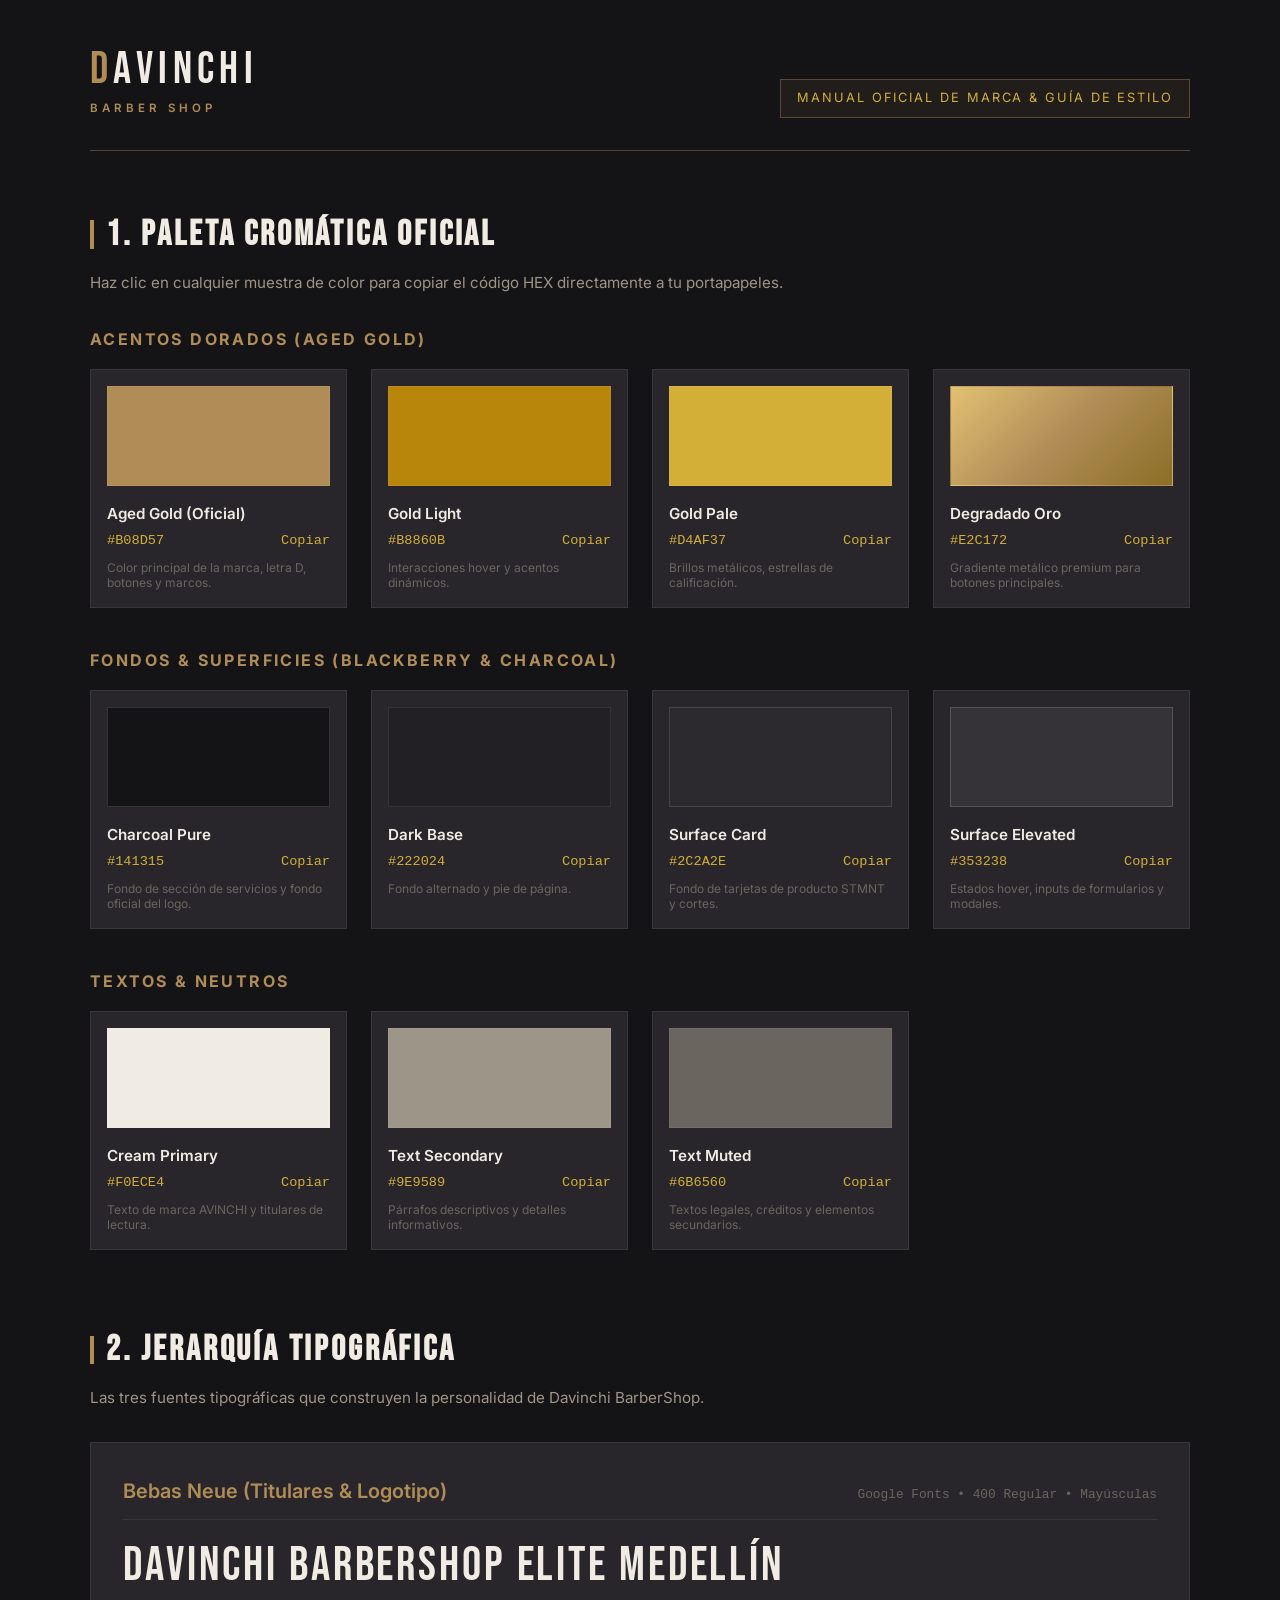
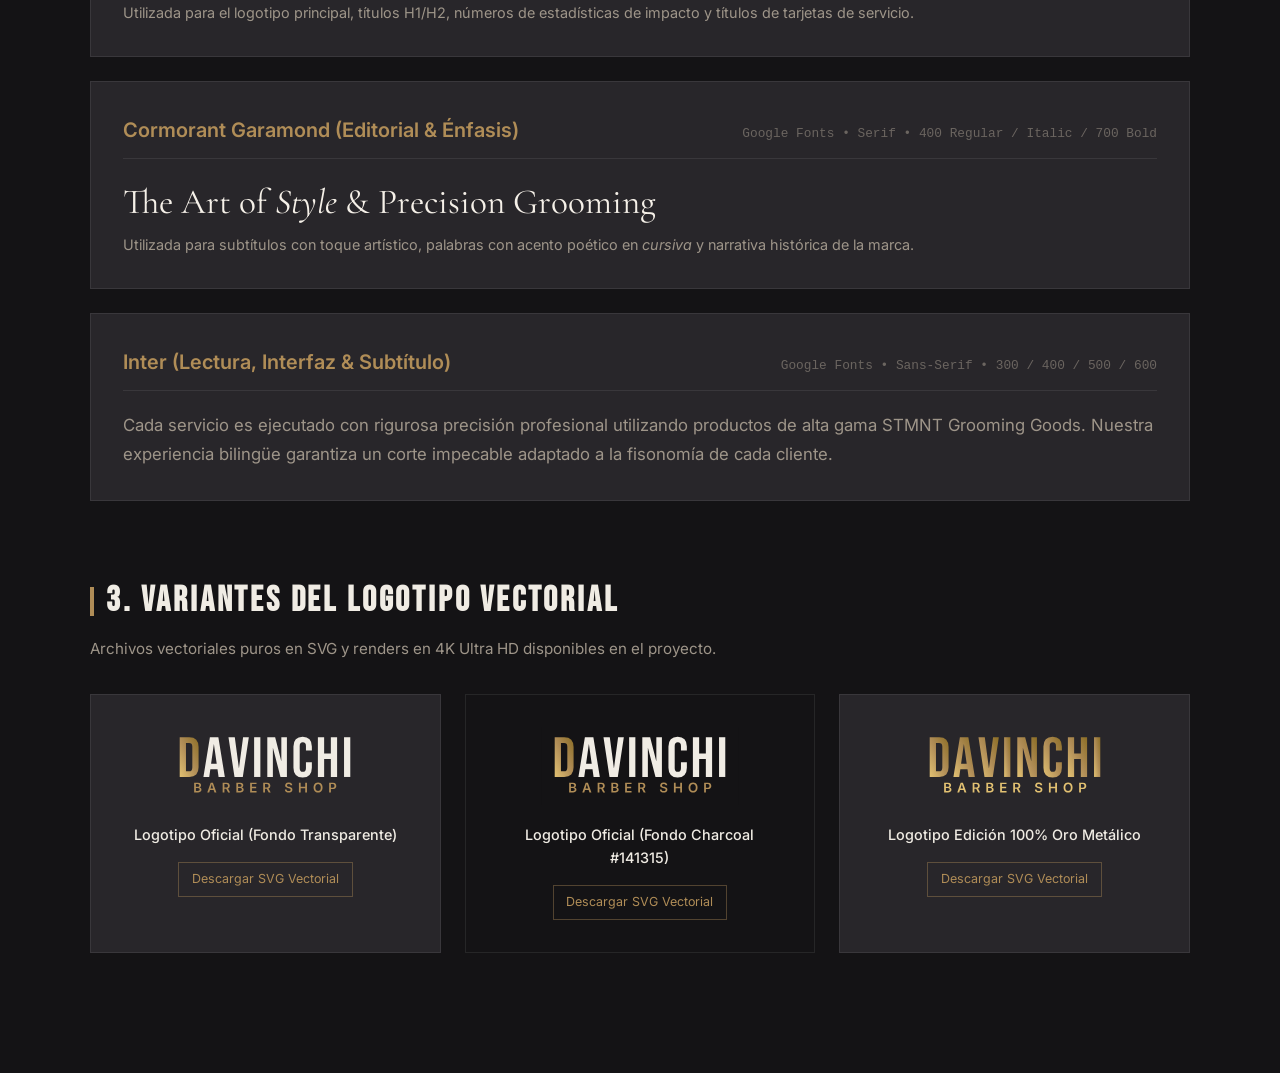
==== brand-guide.html @ 49ccaf9f "docs(brand): agregar guia oficial de estilo e imagen de marca (colores, tipografias y logos)" ====
<!DOCTYPE html>
<html lang="es">
<head>
  <meta charset="UTF-8" />
  <meta name="viewport" content="width=device-width, initial-scale=1.0" />
  <title>Davinchi BarberShop — Guía Visual de Imagen & Marca</title>

  <!-- Google Fonts Oficiales -->
  <link rel="preconnect" href="https://fonts.googleapis.com" />
  <link rel="preconnect" href="https://fonts.gstatic.com" crossorigin />
  <link href="https://fonts.googleapis.com/css2?family=Bebas+Neue&family=Cormorant+Garamond:ital,wght@0,400;0,700;1,400&family=Inter:wght@300;400;500;600;700&display=swap" rel="stylesheet" />

  <style>
    :root {
      --color-gold: #b08d57;
      --color-gold-light: #b8860b;
      --color-gold-pale: #d4af37;
      --color-gold-gradient: linear-gradient(135deg, #e2c172 0%, #b08d57 50%, #8c6e26 100%);
      --color-black: #141315;
      --color-dark: #222024;
      --color-surface: #28262a;
      --color-surface-card: #2c2a2e;
      --color-border: rgba(255, 255, 255, 0.08);
      --color-border-gold: rgba(176, 141, 87, 0.4);
      --color-cream: #f5f0e8;
      --color-text-primary: #f0ece4;
      --color-text-secondary: #9e9589;
      --color-text-muted: #6b6560;

      --font-headline: 'Bebas Neue', 'Impact', sans-serif;
      --font-display: 'Cormorant Garamond', Georgia, serif;
      --font-sans: 'Inter', system-ui, sans-serif;
    }

    * { box-sizing: border-box; margin: 0; padding: 0; }
    body {
      background-color: var(--color-black);
      color: var(--color-text-primary);
      font-family: var(--font-sans);
      line-height: 1.6;
      padding: 3rem 1.5rem;
    }

    .container {
      max-width: 1100px;
      margin: 0 auto;
    }

    /* Header */
    header {
      border-bottom: 1px solid var(--color-border-gold);
      padding-bottom: 2rem;
      margin-bottom: 3.5rem;
      display: flex;
      flex-wrap: wrap;
      justify-content: space-between;
      align-items: flex-end;
      gap: 1.5rem;
    }

    .header-logo {
      display: flex;
      flex-direction: column;
      text-decoration: none;
    }

    .header-logo-main {
      font-family: var(--font-headline);
      font-size: 2.8rem;
      letter-spacing: 0.12em;
      line-height: 1;
      color: var(--color-text-primary);
    }

    .header-logo-d {
      color: var(--color-gold);
    }

    .header-logo-sub {
      font-family: var(--font-sans);
      font-size: 0.72rem;
      font-weight: 600;
      letter-spacing: 0.35em;
      color: var(--color-gold);
      margin-top: 0.4rem;
    }

    .header-badge {
      font-size: 0.8rem;
      padding: 0.5rem 1rem;
      border: 1px solid var(--color-border-gold);
      background: rgba(176, 141, 87, 0.08);
      color: var(--color-gold-pale);
      text-transform: uppercase;
      letter-spacing: 0.15em;
    }

    h2 {
      font-family: var(--font-headline);
      font-size: 2.2rem;
      letter-spacing: 0.08em;
      color: var(--color-text-primary);
      margin-bottom: 0.5rem;
      display: flex;
      align-items: center;
      gap: 0.75rem;
    }

    h2::before {
      content: '';
      display: inline-block;
      width: 4px;
      height: 1.8rem;
      background: var(--color-gold);
    }

    .section-desc {
      color: var(--color-text-secondary);
      font-size: 0.95rem;
      margin-bottom: 2rem;
    }

    section {
      margin-bottom: 4.5rem;
    }

    /* Grid Paleta */
    .color-grid {
      display: grid;
      grid-template-columns: repeat(auto-fill, minmax(210px, 1fr));
      gap: 1.5rem;
    }

    .color-card {
      background: var(--color-surface);
      border: 1px solid var(--color-border);
      padding: 1rem;
      cursor: pointer;
      transition: transform 0.25s, border-color 0.25s;
      position: relative;
    }

    .color-card:hover {
      transform: translateY(-4px);
      border-color: var(--color-gold);
    }

    .color-swatch {
      width: 100%;
      height: 100px;
      margin-bottom: 1rem;
      border: 1px solid rgba(255, 255, 255, 0.05);
    }

    .color-name {
      font-weight: 600;
      font-size: 0.95rem;
      color: var(--color-text-primary);
      margin-bottom: 0.25rem;
    }

    .color-hex {
      font-family: monospace;
      font-size: 0.85rem;
      color: var(--color-gold-pale);
      display: flex;
      justify-content: space-between;
      align-items: center;
    }

    .color-role {
      font-size: 0.75rem;
      color: var(--color-text-muted);
      margin-top: 0.5rem;
      line-height: 1.3;
    }

    /* Tipografía Preview */
    .type-specimen {
      background: var(--color-surface);
      border: 1px solid var(--color-border);
      padding: 2rem;
      margin-bottom: 1.5rem;
    }

    .type-header {
      display: flex;
      justify-content: space-between;
      align-items: baseline;
      border-bottom: 1px solid var(--color-border);
      padding-bottom: 0.75rem;
      margin-bottom: 1.25rem;
    }

    .type-title {
      font-size: 1.25rem;
      font-weight: 600;
      color: var(--color-gold);
    }

    .type-meta {
      font-size: 0.8rem;
      color: var(--color-text-muted);
      font-family: monospace;
    }

    .type-sample-bebas {
      font-family: var(--font-headline);
      font-size: 3rem;
      letter-spacing: 0.06em;
      line-height: 1.1;
      color: var(--color-text-primary);
      margin-bottom: 0.5rem;
    }

    .type-sample-garamond {
      font-family: var(--font-display);
      font-size: 2.2rem;
      line-height: 1.3;
      color: var(--color-cream);
      margin-bottom: 0.5rem;
    }

    .type-sample-inter {
      font-family: var(--font-sans);
      font-size: 1.05rem;
      line-height: 1.7;
      color: var(--color-text-secondary);
    }

    /* Logos Grid */
    .logos-grid {
      display: grid;
      grid-template-columns: repeat(auto-fit, minmax(320px, 1fr));
      gap: 1.5rem;
    }

    .logo-item {
      background: var(--color-surface);
      border: 1px solid var(--color-border);
      padding: 2rem;
      text-align: center;
      display: flex;
      flex-direction: column;
      align-items: center;
      gap: 1rem;
    }

    .logo-item img {
      max-width: 100%;
      height: 80px;
      object-fit: contain;
    }

    .logo-item-name {
      font-size: 0.9rem;
      font-weight: 500;
      color: var(--color-text-primary);
    }

    .logo-item a {
      font-size: 0.78rem;
      color: var(--color-gold);
      text-decoration: none;
      border: 1px solid var(--color-border-gold);
      padding: 0.4rem 0.8rem;
      transition: background 0.2s;
    }

    .logo-item a:hover {
      background: rgba(176, 141, 87, 0.15);
    }

    /* Toast */
    #toast {
      position: fixed;
      bottom: 2rem;
      right: 2rem;
      background: var(--color-gold);
      color: #000;
      font-weight: 600;
      padding: 0.75rem 1.5rem;
      display: none;
      box-shadow: 0 4px 20px rgba(0,0,0,0.6);
    }
  </style>
</head>
<body>

  <div class="container">

    <header>
      <div class="header-logo">
        <div class="header-logo-main"><span class="header-logo-d">D</span>AVINCHI</div>
        <div class="header-logo-sub">BARBER SHOP</div>
      </div>
      <div class="header-badge">Manual Oficial de Marca & Guía de Estilo</div>
    </header>

    <!-- PALETA DE COLORES -->
    <section id="colores">
      <h2>1. Paleta Cromática Oficial</h2>
      <p class="section-desc">Haz clic en cualquier muestra de color para copiar el código HEX directamente a tu portapapeles.</p>

      <h3 style="font-size: 1rem; color: var(--color-gold); text-transform: uppercase; letter-spacing: 0.15em; margin-bottom: 1rem;">Acentos Dorados (Aged Gold)</h3>
      <div class="color-grid" style="margin-bottom: 2.5rem;">
        <div class="color-card" onclick="copyHex('#B08D57')">
          <div class="color-swatch" style="background: #b08d57;"></div>
          <div class="color-name">Aged Gold (Oficial)</div>
          <div class="color-hex"><span>#B08D57</span> <span>Copiar</span></div>
          <div class="color-role">Color principal de la marca, letra D, botones y marcos.</div>
        </div>
        <div class="color-card" onclick="copyHex('#B8860B')">
          <div class="color-swatch" style="background: #b8860b;"></div>
          <div class="color-name">Gold Light</div>
          <div class="color-hex"><span>#B8860B</span> <span>Copiar</span></div>
          <div class="color-role">Interacciones hover y acentos dinámicos.</div>
        </div>
        <div class="color-card" onclick="copyHex('#D4AF37')">
          <div class="color-swatch" style="background: #d4af37;"></div>
          <div class="color-name">Gold Pale</div>
          <div class="color-hex"><span>#D4AF37</span> <span>Copiar</span></div>
          <div class="color-role">Brillos metálicos, estrellas de calificación.</div>
        </div>
        <div class="color-card" onclick="copyHex('#E2C172')">
          <div class="color-swatch" style="background: linear-gradient(135deg, #e2c172, #b08d57, #8c6e26);"></div>
          <div class="color-name">Degradado Oro</div>
          <div class="color-hex"><span>#E2C172</span> <span>Copiar</span></div>
          <div class="color-role">Gradiente metálico premium para botones principales.</div>
        </div>
      </div>

      <h3 style="font-size: 1rem; color: var(--color-gold); text-transform: uppercase; letter-spacing: 0.15em; margin-bottom: 1rem;">Fondos & Superficies (Blackberry & Charcoal)</h3>
      <div class="color-grid" style="margin-bottom: 2.5rem;">
        <div class="color-card" onclick="copyHex('#141315')">
          <div class="color-swatch" style="background: #141315; border: 1px solid #333;"></div>
          <div class="color-name">Charcoal Pure</div>
          <div class="color-hex"><span>#141315</span> <span>Copiar</span></div>
          <div class="color-role">Fondo de sección de servicios y fondo oficial del logo.</div>
        </div>
        <div class="color-card" onclick="copyHex('#222024')">
          <div class="color-swatch" style="background: #222024; border: 1px solid #333;"></div>
          <div class="color-name">Dark Base</div>
          <div class="color-hex"><span>#222024</span> <span>Copiar</span></div>
          <div class="color-role">Fondo alternado y pie de página.</div>
        </div>
        <div class="color-card" onclick="copyHex('#2C2A2E')">
          <div class="color-swatch" style="background: #2c2a2e; border: 1px solid #444;"></div>
          <div class="color-name">Surface Card</div>
          <div class="color-hex"><span>#2C2A2E</span> <span>Copiar</span></div>
          <div class="color-role">Fondo de tarjetas de producto STMNT y cortes.</div>
        </div>
        <div class="color-card" onclick="copyHex('#353238')">
          <div class="color-swatch" style="background: #353238; border: 1px solid #555;"></div>
          <div class="color-name">Surface Elevated</div>
          <div class="color-hex"><span>#353238</span> <span>Copiar</span></div>
          <div class="color-role">Estados hover, inputs de formularios y modales.</div>
        </div>
      </div>

      <h3 style="font-size: 1rem; color: var(--color-gold); text-transform: uppercase; letter-spacing: 0.15em; margin-bottom: 1rem;">Textos & Neutros</h3>
      <div class="color-grid">
        <div class="color-card" onclick="copyHex('#F0ECE4')">
          <div class="color-swatch" style="background: #f0ece4;"></div>
          <div class="color-name">Cream Primary</div>
          <div class="color-hex"><span>#F0ECE4</span> <span>Copiar</span></div>
          <div class="color-role">Texto de marca AVINCHI y titulares de lectura.</div>
        </div>
        <div class="color-card" onclick="copyHex('#9E9589')">
          <div class="color-swatch" style="background: #9e9589;"></div>
          <div class="color-name">Text Secondary</div>
          <div class="color-hex"><span>#9E9589</span> <span>Copiar</span></div>
          <div class="color-role">Párrafos descriptivos y detalles informativos.</div>
        </div>
        <div class="color-card" onclick="copyHex('#6B6560')">
          <div class="color-swatch" style="background: #6b6560;"></div>
          <div class="color-name">Text Muted</div>
          <div class="color-hex"><span>#6B6560</span> <span>Copiar</span></div>
          <div class="color-role">Textos legales, créditos y elementos secundarios.</div>
        </div>
      </div>
    </section>

    <!-- TIPOGRAFÍAS -->
    <section id="tipografias">
      <h2>2. Jerarquía Tipográfica</h2>
      <p class="section-desc">Las tres fuentes tipográficas que construyen la personalidad de Davinchi BarberShop.</p>

      <!-- Bebas Neue -->
      <div class="type-specimen">
        <div class="type-header">
          <div class="type-title">Bebas Neue (Titulares & Logotipo)</div>
          <div class="type-meta">Google Fonts • 400 Regular • Mayúsculas</div>
        </div>
        <div class="type-sample-bebas">DAVINCHI BARBERSHOP ELITE MEDELLÍN</div>
        <p style="color: var(--color-text-secondary); font-size: 0.9rem;">
          Utilizada para el logotipo principal, títulos H1/H2, números de estadísticas de impacto y títulos de tarjetas de servicio.
        </p>
      </div>

      <!-- Cormorant Garamond -->
      <div class="type-specimen">
        <div class="type-header">
          <div class="type-title">Cormorant Garamond (Editorial & Énfasis)</div>
          <div class="type-meta">Google Fonts • Serif • 400 Regular / Italic / 700 Bold</div>
        </div>
        <div class="type-sample-garamond">The Art of <em>Style</em> & Precision Grooming</div>
        <p style="color: var(--color-text-secondary); font-size: 0.9rem;">
          Utilizada para subtítulos con toque artístico, palabras con acento poético en <em>cursiva</em> y narrativa histórica de la marca.
        </p>
      </div>

      <!-- Inter -->
      <div class="type-specimen">
        <div class="type-header">
          <div class="type-title">Inter (Lectura, Interfaz & Subtítulo)</div>
          <div class="type-meta">Google Fonts • Sans-Serif • 300 / 400 / 500 / 600</div>
        </div>
        <div class="type-sample-inter">
          Cada servicio es ejecutado con rigurosa precisión profesional utilizando productos de alta gama STMNT Grooming Goods. Nuestra experiencia bilingüe garantiza un corte impecable adaptado a la fisonomía de cada cliente.
        </div>
      </div>
    </section>

    <!-- LOGOTIPO VECTORIAL -->
    <section id="logotipos">
      <h2>3. Variantes del Logotipo Vectorial</h2>
      <p class="section-desc">Archivos vectoriales puros en SVG y renders en 4K Ultra HD disponibles en el proyecto.</p>

      <div class="logos-grid">
        <div class="logo-item">
          <img src="assets/images/davinchi-logo.svg" alt="Davinchi Logo Transparente" />
          <div class="logo-item-name">Logotipo Oficial (Fondo Transparente)</div>
          <a href="assets/images/davinchi-logo.svg" download>Descargar SVG Vectorial</a>
        </div>
        <div class="logo-item" style="background: #141315;">
          <img src="assets/images/davinchi-logo-dark.svg" alt="Davinchi Logo Oscuro" />
          <div class="logo-item-name">Logotipo Oficial (Fondo Charcoal #141315)</div>
          <a href="assets/images/davinchi-logo-dark.svg" download>Descargar SVG Vectorial</a>
        </div>
        <div class="logo-item">
          <img src="assets/images/davinchi-logo-gold.svg" alt="Davinchi Logo Gold" />
          <div class="logo-item-name">Logotipo Edición 100% Oro Metálico</div>
          <a href="assets/images/davinchi-logo-gold.svg" download>Descargar SVG Vectorial</a>
        </div>
      </div>
    </section>

  </div>

  <div id="toast">¡Código copiado al portapapeles!</div>

  <script>
    function copyHex(hex) {
      navigator.clipboard.writeText(hex).then(() => {
        const toast = document.getElementById('toast');
        toast.textContent = `¡Copiado ${hex}!`;
        toast.style.display = 'block';
        setTimeout(() => { toast.style.display = 'none'; }, 2000);
      });
    }
  </script>
</body>
</html>
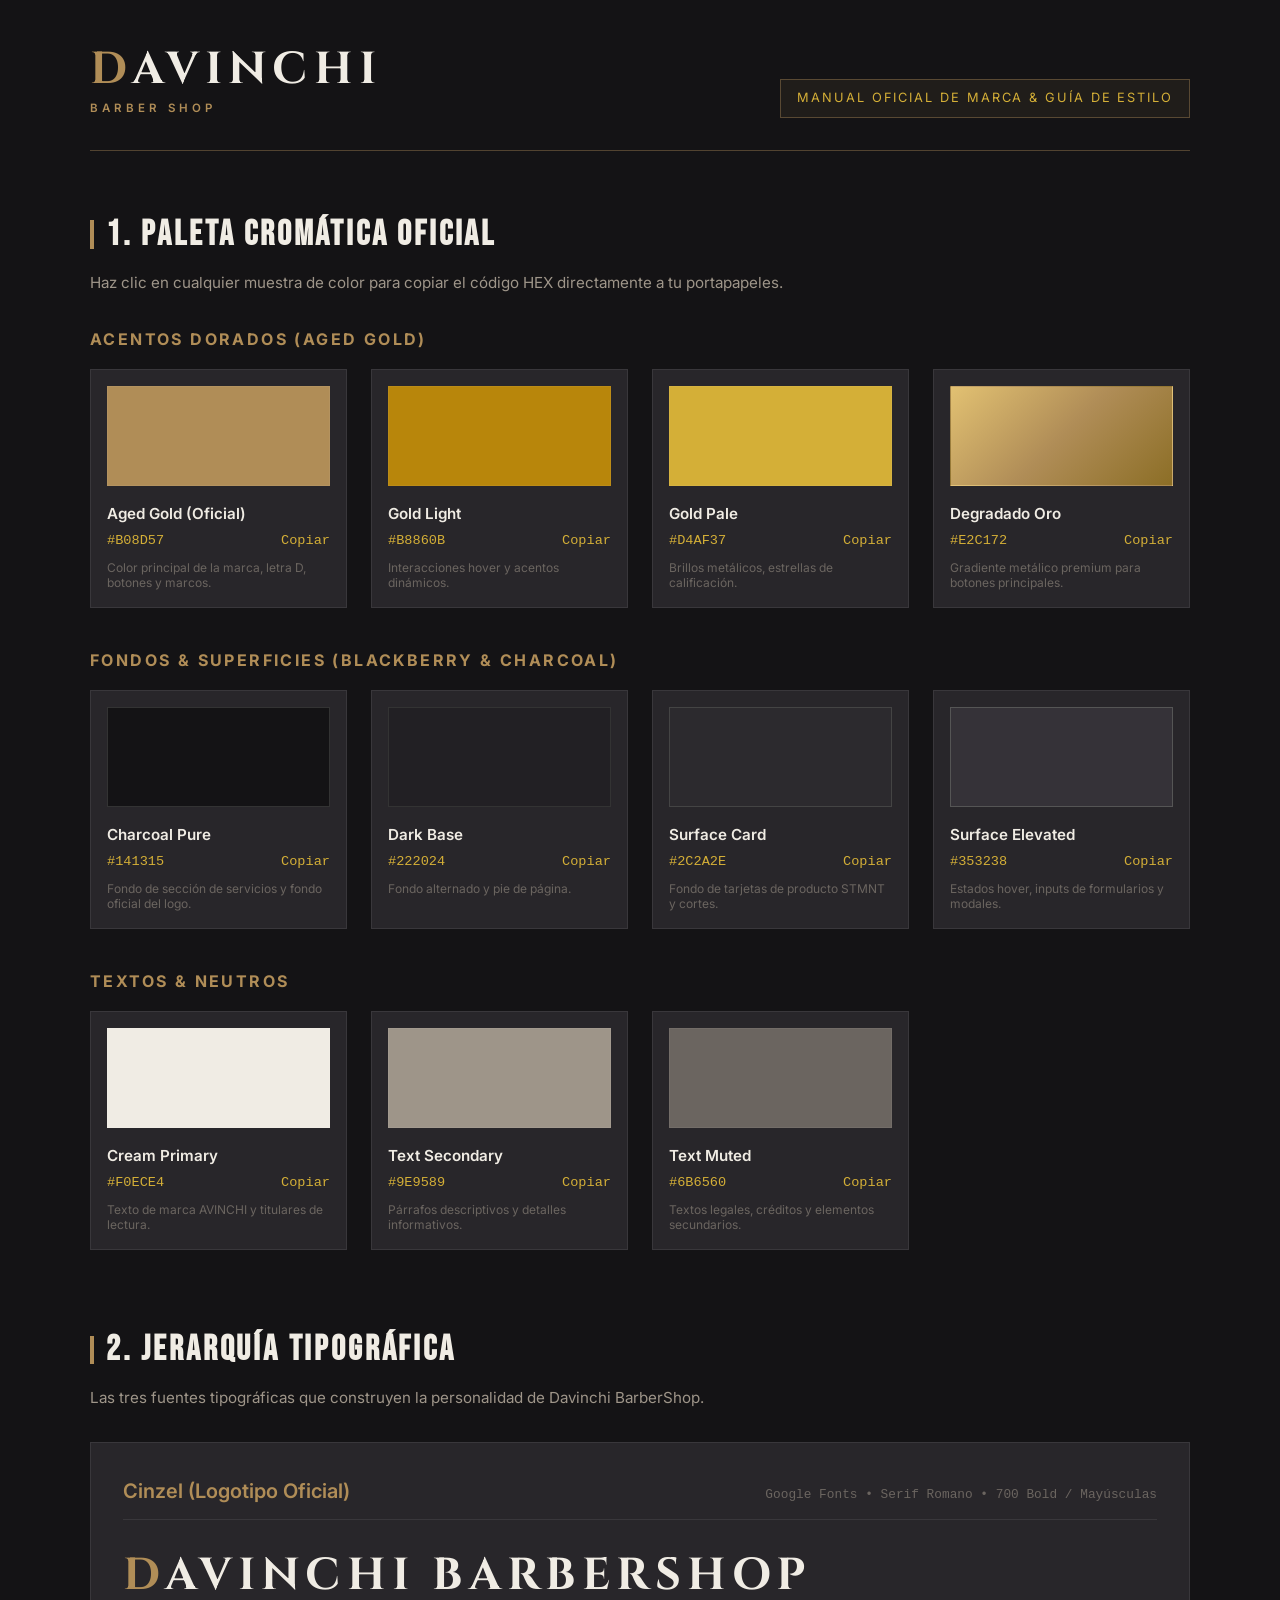
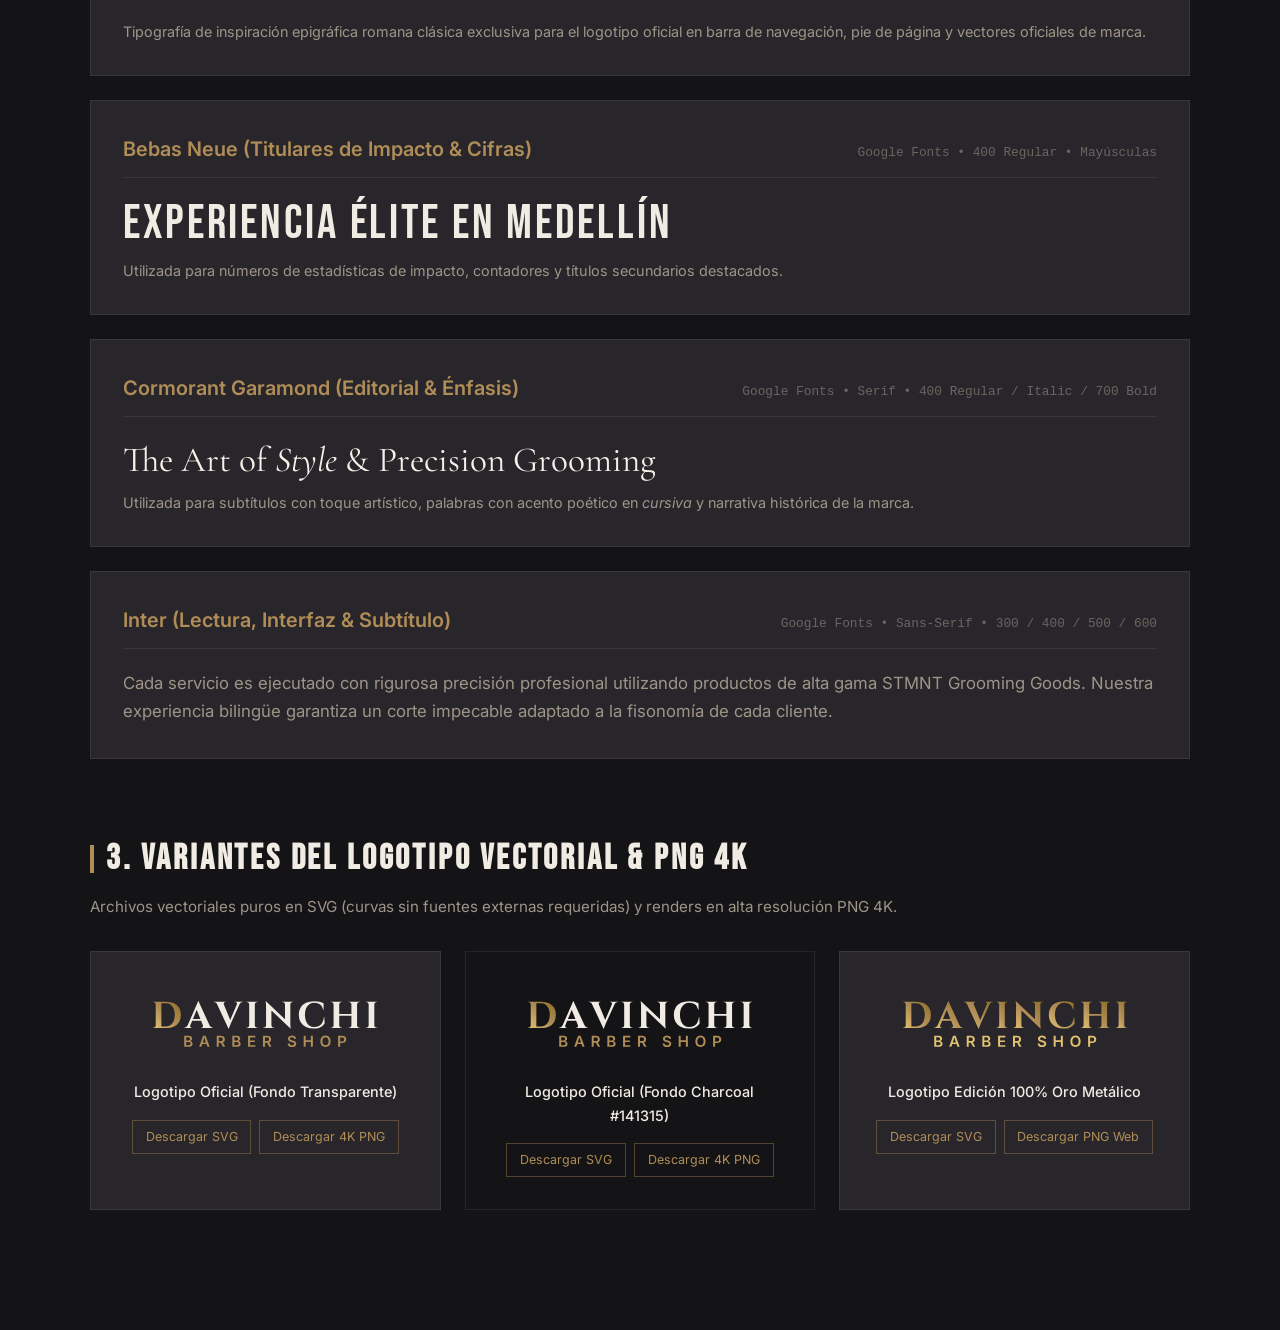
==== commit 0e9b7c8b: "feat: agregar animacion wormhole de transicion a la tienda, actualizar logo a Cinzel y regenerar vec" ====
--- a/brand-guide.html
+++ b/brand-guide.html
@@ -8,7 +8,7 @@
   <!-- Google Fonts Oficiales -->
   <link rel="preconnect" href="https://fonts.googleapis.com" />
   <link rel="preconnect" href="https://fonts.gstatic.com" crossorigin />
-  <link href="https://fonts.googleapis.com/css2?family=Bebas+Neue&family=Cormorant+Garamond:ital,wght@0,400;0,700;1,400&family=Inter:wght@300;400;500;600;700&display=swap" rel="stylesheet" />
+  <link href="https://fonts.googleapis.com/css2?family=Cinzel:wght@400;600;700;800;900&family=Bebas+Neue&family=Cormorant+Garamond:ital,wght@0,400;0,700;1,400&family=Inter:wght@300;400;500;600;700&display=swap" rel="stylesheet" />
 
   <style>
     :root {
@@ -27,6 +27,7 @@
       --color-text-secondary: #9e9589;
       --color-text-muted: #6b6560;
 
+      --font-logo: 'Cinzel', serif;
       --font-headline: 'Bebas Neue', 'Impact', sans-serif;
       --font-display: 'Cormorant Garamond', Georgia, serif;
       --font-sans: 'Inter', system-ui, sans-serif;
@@ -65,9 +66,10 @@
     }
 
     .header-logo-main {
-      font-family: var(--font-headline);
+      font-family: var(--font-logo);
+      font-weight: 700;
       font-size: 2.8rem;
-      letter-spacing: 0.12em;
+      letter-spacing: 0.14em;
       line-height: 1;
       color: var(--color-text-primary);
     }
@@ -386,15 +388,29 @@
       <h2>2. Jerarquía Tipográfica</h2>
       <p class="section-desc">Las tres fuentes tipográficas que construyen la personalidad de Davinchi BarberShop.</p>
 
+      <!-- Cinzel -->
+      <div class="type-specimen">
+        <div class="type-header">
+          <div class="type-title">Cinzel (Logotipo Oficial)</div>
+          <div class="type-meta">Google Fonts • Serif Romano • 700 Bold / Mayúsculas</div>
+        </div>
+        <div style="font-family: var(--font-logo); font-size: 2.8rem; font-weight: 700; letter-spacing: 0.14em; color: var(--color-text-primary); margin-bottom: 0.5rem;">
+          <span style="color: var(--color-gold);">D</span>AVINCHI BARBERSHOP
+        </div>
+        <p style="color: var(--color-text-secondary); font-size: 0.9rem;">
+          Tipografía de inspiración epigráfica romana clásica exclusiva para el logotipo oficial en barra de navegación, pie de página y vectores oficiales de marca.
+        </p>
+      </div>
+
       <!-- Bebas Neue -->
       <div class="type-specimen">
         <div class="type-header">
-          <div class="type-title">Bebas Neue (Titulares & Logotipo)</div>
+          <div class="type-title">Bebas Neue (Titulares de Impacto & Cifras)</div>
           <div class="type-meta">Google Fonts • 400 Regular • Mayúsculas</div>
         </div>
-        <div class="type-sample-bebas">DAVINCHI BARBERSHOP ELITE MEDELLÍN</div>
+        <div class="type-sample-bebas">EXPERIENCIA ÉLITE EN MEDELLÍN</div>
         <p style="color: var(--color-text-secondary); font-size: 0.9rem;">
-          Utilizada para el logotipo principal, títulos H1/H2, números de estadísticas de impacto y títulos de tarjetas de servicio.
+          Utilizada para números de estadísticas de impacto, contadores y títulos secundarios destacados.
         </p>
       </div>
 
@@ -422,26 +438,35 @@
       </div>
     </section>
 
-    <!-- LOGOTIPO VECTORIAL -->
+    <!-- LOGOTIPO VECTORIAL Y PNG -->
     <section id="logotipos">
-      <h2>3. Variantes del Logotipo Vectorial</h2>
-      <p class="section-desc">Archivos vectoriales puros en SVG y renders en 4K Ultra HD disponibles en el proyecto.</p>
+      <h2>3. Variantes del Logotipo Vectorial & PNG 4K</h2>
+      <p class="section-desc">Archivos vectoriales puros en SVG (curvas sin fuentes externas requeridas) y renders en alta resolución PNG 4K.</p>
 
       <div class="logos-grid">
         <div class="logo-item">
           <img src="assets/images/davinchi-logo.svg" alt="Davinchi Logo Transparente" />
           <div class="logo-item-name">Logotipo Oficial (Fondo Transparente)</div>
-          <a href="assets/images/davinchi-logo.svg" download>Descargar SVG Vectorial</a>
+          <div style="display: flex; gap: 0.5rem; flex-wrap: wrap; justify-content: center;">
+            <a href="assets/images/davinchi-logo.svg" download>Descargar SVG</a>
+            <a href="assets/images/davinchi-logo-4k.png" download>Descargar 4K PNG</a>
+          </div>
         </div>
         <div class="logo-item" style="background: #141315;">
           <img src="assets/images/davinchi-logo-dark.svg" alt="Davinchi Logo Oscuro" />
           <div class="logo-item-name">Logotipo Oficial (Fondo Charcoal #141315)</div>
-          <a href="assets/images/davinchi-logo-dark.svg" download>Descargar SVG Vectorial</a>
+          <div style="display: flex; gap: 0.5rem; flex-wrap: wrap; justify-content: center;">
+            <a href="assets/images/davinchi-logo-dark.svg" download>Descargar SVG</a>
+            <a href="assets/images/davinchi-logo-dark-4k.png" download>Descargar 4K PNG</a>
+          </div>
         </div>
         <div class="logo-item">
           <img src="assets/images/davinchi-logo-gold.svg" alt="Davinchi Logo Gold" />
           <div class="logo-item-name">Logotipo Edición 100% Oro Metálico</div>
-          <a href="assets/images/davinchi-logo-gold.svg" download>Descargar SVG Vectorial</a>
+          <div style="display: flex; gap: 0.5rem; flex-wrap: wrap; justify-content: center;">
+            <a href="assets/images/davinchi-logo-gold.svg" download>Descargar SVG</a>
+            <a href="assets/images/davinchi-logo.png" download>Descargar PNG Web</a>
+          </div>
         </div>
       </div>
     </section>
